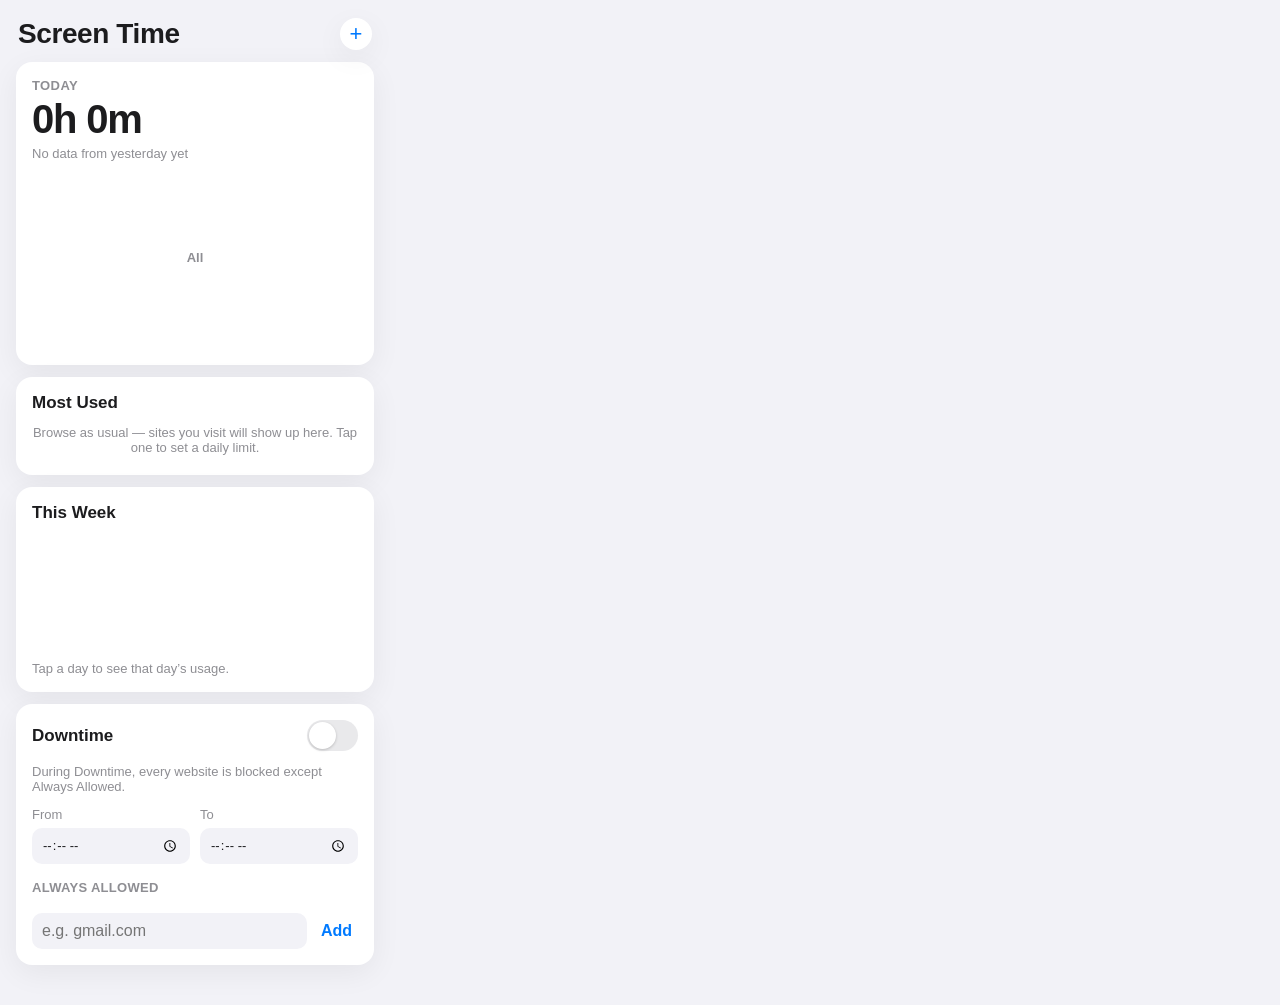
==== dashboard/index.html @ d66bec95 "first commit" ====
<!DOCTYPE html>
<html lang="en">
  <head>
    <meta charset="UTF-8" />
    <meta name="viewport" content="width=device-width, initial-scale=1" />
    <title>Screen Time</title>
    <link rel="stylesheet" href="styles.css" />
  </head>
  <body>
    <div class="phone">
      <header class="nav">
        <h1>Screen Time</h1>
        <button type="button" class="nav-btn" id="add-open" aria-label="Add website">
          +
        </button>
      </header>

      <section class="card today-card">
        <p class="eyebrow">Today</p>
        <p class="hero-time" id="hero-time">0h 0m</p>
        <p class="delta" id="hero-delta">No data from yesterday yet</p>
        <div class="donut-wrap">
          <svg id="donut" viewBox="0 0 120 120" aria-hidden="true"></svg>
          <div class="donut-center">
            <span id="donut-label">All</span>
          </div>
        </div>
        <ul class="legend" id="legend"></ul>
      </section>

      <section class="card">
        <div class="section-head">
          <h2>Most Used</h2>
          <span class="muted" id="most-used-date"></span>
        </div>
        <ul class="site-list" id="site-list"></ul>
        <p class="empty" id="sites-empty">
          Browse as usual — sites you visit will show up here. Tap one to set a daily limit.
        </p>
      </section>

      <section class="card">
        <div class="section-head">
          <h2>This Week</h2>
        </div>
        <div class="week" id="week-chart"></div>
        <p class="hint">Tap a day to see that day’s usage.</p>
      </section>

      <section class="card">
        <div class="section-head">
          <h2>Downtime</h2>
          <label class="toggle">
            <input type="checkbox" id="downtime-enabled" />
            <span class="toggle-ui"></span>
          </label>
        </div>
        <p class="muted downtime-copy">
          During Downtime, every website is blocked except Always Allowed.
        </p>
        <div class="time-row" id="downtime-times">
          <label>
            From
            <input type="time" id="downtime-start" />
          </label>
          <label>
            To
            <input type="time" id="downtime-end" />
          </label>
        </div>
        <h3 class="subhead">Always Allowed</h3>
        <div class="chips" id="allowed-chips"></div>
        <form class="allowed-form" id="allowed-form">
          <input
            type="text"
            id="allowed-input"
            placeholder="e.g. gmail.com"
            autocomplete="off"
          />
          <button type="submit" class="text-btn">Add</button>
        </form>
      </section>
    </div>

    <div class="sheet hidden" id="add-sheet" role="dialog" aria-labelledby="add-title">
      <div class="sheet-card">
        <div class="sheet-handle"></div>
        <h2 id="add-title">Add Website</h2>
        <p class="muted">Optional: add a site before you visit it, or set a limit on one you already use.</p>
        <div class="presets" id="presets"></div>
        <label class="field">
          Domain
          <input type="text" id="add-domain" placeholder="instagram.com" />
        </label>
        <label class="field">
          Category
          <select id="add-category"></select>
        </label>
        <label class="field">
          Daily limit
          <div class="limit-row">
            <input type="number" id="add-limit" min="0" step="1" value="30" />
            <select id="add-limit-unit" aria-label="Limit unit">
              <option value="minutes">Minutes</option>
              <option value="hours">Hours</option>
            </select>
          </div>
        </label>
        <label class="field">
          Redirect when blocked (optional)
          <input type="text" id="add-redirect" placeholder="leetcode.com" />
        </label>
        <div class="sheet-actions">
          <button type="button" class="ghost" id="add-cancel">Cancel</button>
          <button type="button" class="primary" id="add-save">Add Site</button>
        </div>
      </div>
    </div>

    <script type="module" src="dashboard.js"></script>
  </body>
</html>
---- dashboard/styles.css ----
:root {
  --bg: #f2f2f7;
  --card: #ffffff;
  --text: #1c1c1e;
  --secondary: #8e8e93;
  --separator: rgba(60, 60, 67, 0.12);
  --accent: #007aff;
  --danger: #ff3b30;
  --shadow: 0 8px 30px rgba(0, 0, 0, 0.06);
  font-family: -apple-system, BlinkMacSystemFont, "SF Pro Text", "Segoe UI",
    sans-serif;
}

* {
  box-sizing: border-box;
}

html,
body {
  margin: 0;
  width: 390px;
  min-height: 600px;
  background: var(--bg);
  color: var(--text);
}

body {
  -webkit-font-smoothing: antialiased;
}

.phone {
  padding: 14px 16px 28px;
}

.nav {
  display: flex;
  align-items: center;
  justify-content: space-between;
  padding: 4px 2px 12px;
}

.nav h1 {
  margin: 0;
  font-size: 28px;
  letter-spacing: -0.4px;
}

.nav-btn {
  width: 32px;
  height: 32px;
  border: none;
  border-radius: 16px;
  background: var(--card);
  color: var(--accent);
  font-size: 22px;
  line-height: 1;
  box-shadow: var(--shadow);
  cursor: pointer;
}

.card {
  background: var(--card);
  border-radius: 16px;
  padding: 16px;
  margin-bottom: 12px;
  box-shadow: var(--shadow);
}

.eyebrow {
  margin: 0;
  color: var(--secondary);
  font-size: 13px;
  font-weight: 600;
  text-transform: uppercase;
  letter-spacing: 0.4px;
}

.hero-time {
  margin: 4px 0 0;
  font-size: 40px;
  font-weight: 700;
  letter-spacing: -1.2px;
}

.delta {
  margin: 4px 0 0;
  font-size: 13px;
  color: var(--secondary);
}

.delta.down {
  color: #34c759;
}

.delta.up {
  color: #ff3b30;
}

.donut-wrap {
  position: relative;
  width: 168px;
  height: 168px;
  margin: 12px auto 8px;
}

.donut-wrap svg {
  width: 100%;
  height: 100%;
  transform: rotate(-90deg);
}

.donut-center {
  position: absolute;
  inset: 0;
  display: grid;
  place-items: center;
  font-size: 13px;
  color: var(--secondary);
  font-weight: 600;
}

.legend {
  list-style: none;
  margin: 8px 0 0;
  padding: 0;
  display: grid;
  gap: 6px;
}

.legend li {
  display: flex;
  align-items: center;
  justify-content: space-between;
  font-size: 13px;
}

.swatch {
  width: 8px;
  height: 8px;
  border-radius: 50%;
  display: inline-block;
  margin-right: 8px;
}

.section-head {
  display: flex;
  align-items: center;
  justify-content: space-between;
  margin-bottom: 8px;
}

h2 {
  margin: 0;
  font-size: 17px;
}

h3.subhead {
  margin: 16px 0 8px;
  font-size: 13px;
  color: var(--secondary);
  text-transform: uppercase;
  letter-spacing: 0.3px;
}

.muted,
.hint,
.empty {
  color: var(--secondary);
  font-size: 13px;
}

.hint {
  margin: 10px 0 0;
}

.empty {
  margin: 12px 0 4px;
  text-align: center;
}

.site-list {
  list-style: none;
  margin: 0;
  padding: 0;
}

.site-row {
  border-top: 1px solid var(--separator);
  padding: 12px 0;
}

.site-row:first-child {
  border-top: none;
}

.site-main {
  display: grid;
  grid-template-columns: 36px 1fr auto;
  gap: 10px;
  align-items: center;
  width: 100%;
  border: none;
  background: none;
  padding: 0;
  text-align: left;
  cursor: pointer;
  color: inherit;
  font: inherit;
}

.favicon,
.favicon-fallback {
  width: 32px;
  height: 32px;
  border-radius: 8px;
  background: #e5e5ea;
}

.favicon-fallback {
  display: grid;
  place-items: center;
  color: white;
  font-weight: 700;
  font-size: 14px;
}

.site-name {
  font-weight: 600;
  font-size: 15px;
}

.tag {
  display: inline-block;
  margin-top: 2px;
  font-size: 11px;
  font-weight: 600;
  color: var(--secondary);
  background: #f2f2f7;
  border-radius: 6px;
  padding: 2px 6px;
}

.site-time {
  font-variant-numeric: tabular-nums;
  font-size: 13px;
  color: var(--secondary);
}

.bar {
  margin-top: 8px;
  height: 4px;
  border-radius: 2px;
  background: #e5e5ea;
  overflow: hidden;
}

.bar > span {
  display: block;
  height: 100%;
  border-radius: 2px;
}

.expand {
  display: none;
  padding-top: 10px;
  gap: 8px;
}

.site-row.open .expand {
  display: grid;
}

.expand label {
  display: grid;
  gap: 4px;
  font-size: 12px;
  color: var(--secondary);
}

.limit-row {
  display: grid;
  grid-template-columns: 1fr 110px;
  gap: 8px;
}

.expand .limit-row input,
.expand .limit-row select {
  height: 34px;
}

.danger-btn {
  margin-top: 4px;
  border: none;
  background: none;
  color: var(--danger);
  font: inherit;
  font-weight: 600;
  cursor: pointer;
  text-align: left;
}

.week {
  display: flex;
  align-items: flex-end;
  justify-content: space-between;
  height: 120px;
  gap: 6px;
  padding-top: 8px;
}

.week-day {
  flex: 1;
  display: flex;
  flex-direction: column;
  align-items: center;
  gap: 6px;
  border: none;
  background: none;
  padding: 0;
  cursor: pointer;
  color: inherit;
  font: inherit;
}

.week-col {
  width: 100%;
  height: 88px;
  border-radius: 6px;
  background: #eef0f4;
  display: flex;
  align-items: flex-end;
  overflow: hidden;
}

.week-fill {
  width: 100%;
  background: #d1d1d6;
  border-radius: 6px;
  min-height: 4px;
}

.week-day.active .week-fill {
  background: #5e5ce6;
}

.week-day.active .week-col {
  background: #ecebff;
}

.week-label {
  font-size: 11px;
  color: var(--secondary);
  font-weight: 600;
}

.week-day.active .week-label {
  color: #5e5ce6;
}

.week-day.today .week-label {
  color: var(--text);
}

.toggle {
  position: relative;
  width: 51px;
  height: 31px;
}

.toggle input {
  opacity: 0;
  width: 0;
  height: 0;
}

.toggle-ui {
  position: absolute;
  inset: 0;
  background: #e9e9eb;
  border-radius: 16px;
  transition: 0.2s;
}

.toggle-ui::after {
  content: "";
  position: absolute;
  width: 27px;
  height: 27px;
  border-radius: 50%;
  background: white;
  top: 2px;
  left: 2px;
  box-shadow: 0 1px 3px rgba(0, 0, 0, 0.2);
  transition: 0.2s;
}

.toggle input:checked + .toggle-ui {
  background: #34c759;
}

.toggle input:checked + .toggle-ui::after {
  transform: translateX(20px);
}

.time-row {
  display: grid;
  grid-template-columns: 1fr 1fr;
  gap: 10px;
  margin-top: 12px;
}

.time-row label,
.field {
  display: grid;
  gap: 6px;
  font-size: 13px;
  color: var(--secondary);
}

input[type="time"],
input[type="text"],
input[type="number"],
select {
  height: 36px;
  border: none;
  border-radius: 10px;
  background: #f2f2f7;
  padding: 0 10px;
  font: inherit;
  color: var(--text);
}

.chips {
  display: flex;
  flex-wrap: wrap;
  gap: 6px;
}

.chip {
  display: inline-flex;
  align-items: center;
  gap: 6px;
  background: #f2f2f7;
  border-radius: 999px;
  padding: 4px 8px 4px 10px;
  font-size: 13px;
}

.chip button {
  border: none;
  background: none;
  color: var(--secondary);
  cursor: pointer;
  font-size: 14px;
}

.allowed-form {
  display: grid;
  grid-template-columns: 1fr auto;
  gap: 8px;
  margin-top: 10px;
}

.text-btn,
.ghost,
.primary {
  border: none;
  font: inherit;
  font-weight: 600;
  cursor: pointer;
}

.text-btn {
  background: none;
  color: var(--accent);
}

.sheet {
  position: fixed;
  inset: 0;
  background: rgba(0, 0, 0, 0.32);
  display: flex;
  align-items: flex-end;
  z-index: 20;
}

.sheet.hidden {
  display: none;
}

.sheet-card {
  background: #f2f2f7;
  width: 100%;
  border-radius: 16px 16px 0 0;
  padding: 10px 16px 20px;
}

.sheet-handle {
  width: 36px;
  height: 5px;
  border-radius: 3px;
  background: #c7c7cc;
  margin: 4px auto 10px;
}

.presets {
  display: flex;
  flex-wrap: wrap;
  gap: 8px;
  margin: 12px 0;
}

.preset {
  border: none;
  background: white;
  border-radius: 999px;
  padding: 8px 12px;
  font: inherit;
  font-size: 13px;
  font-weight: 600;
  cursor: pointer;
}

.preset.selected {
  background: #1c1c1e;
  color: white;
}

.sheet-actions {
  display: grid;
  grid-template-columns: 1fr 1fr;
  gap: 8px;
  margin-top: 16px;
}

.ghost {
  background: white;
  border-radius: 12px;
  height: 44px;
}

.primary {
  background: var(--accent);
  color: white;
  border-radius: 12px;
  height: 44px;
}

.field {
  margin-top: 10px;
}
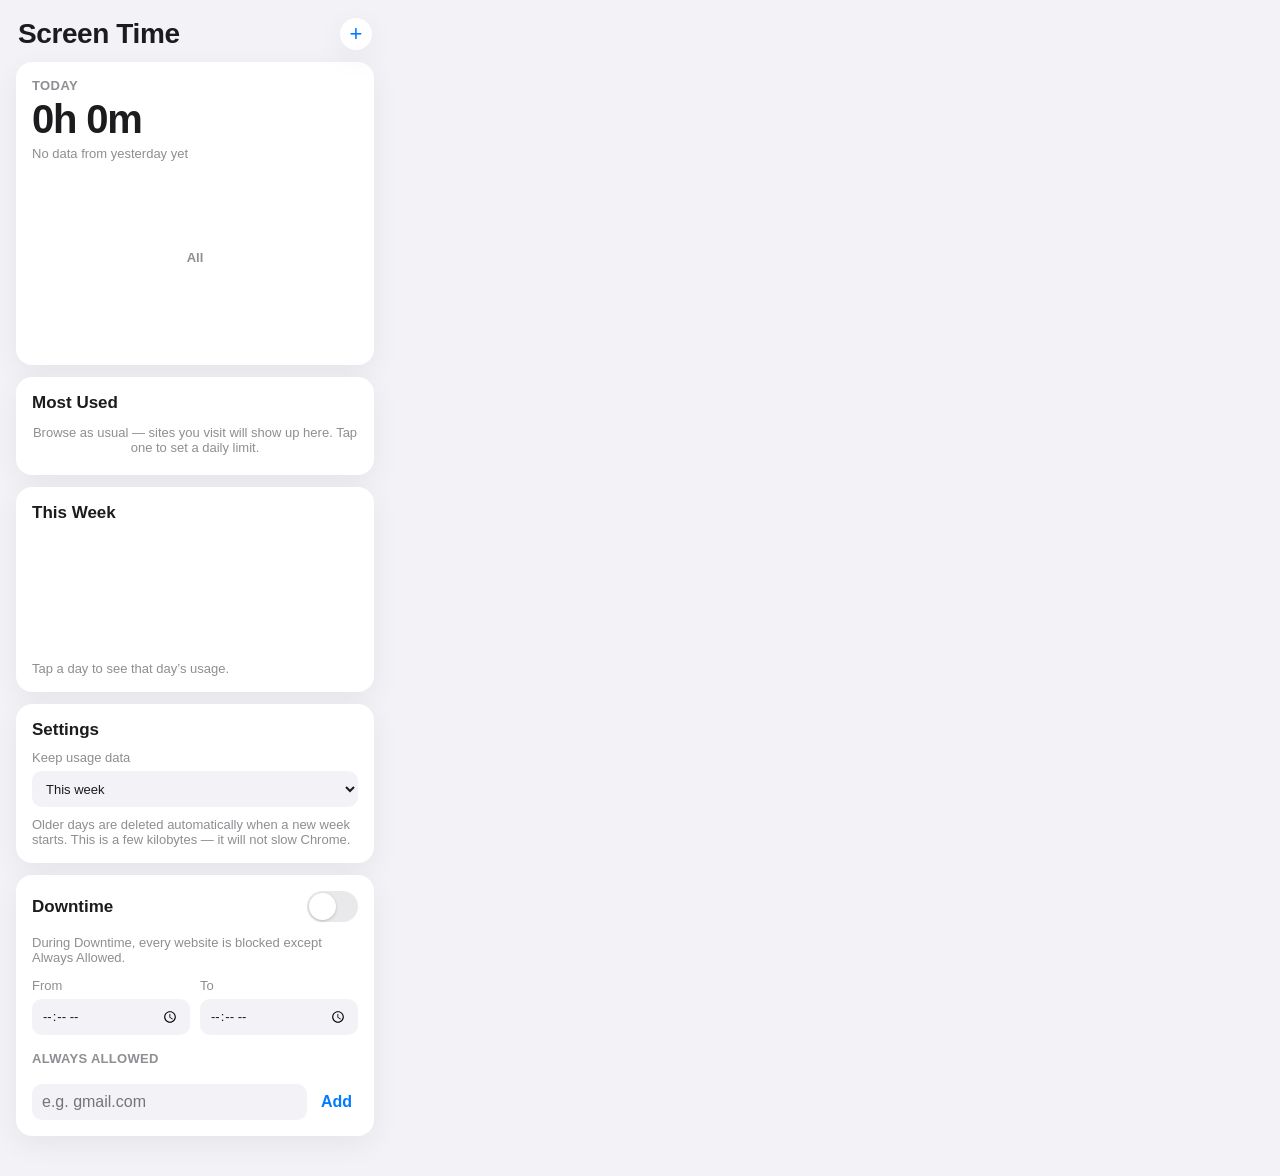
==== commit ce769dcd: "Add retention settings and month view This change adds configurable usage retention (week vs month)," ====
--- a/dashboard/index.html
+++ b/dashboard/index.html
@@ -16,7 +16,7 @@
       </header>
 
       <section class="card today-card">
-        <p class="eyebrow">Today</p>
+        <p class="eyebrow" id="hero-eyebrow">Today</p>
         <p class="hero-time" id="hero-time">0h 0m</p>
         <p class="delta" id="hero-delta">No data from yesterday yet</p>
         <div class="donut-wrap">
@@ -41,10 +41,27 @@
 
       <section class="card">
         <div class="section-head">
-          <h2>This Week</h2>
+          <h2 id="period-title">This Week</h2>
         </div>
         <div class="week" id="week-chart"></div>
+        <div class="month hidden" id="month-chart"></div>
         <p class="hint">Tap a day to see that day’s usage.</p>
+      </section>
+
+      <section class="card">
+        <div class="section-head">
+          <h2>Settings</h2>
+        </div>
+        <label class="field">
+          Keep usage data
+          <select id="data-retention">
+            <option value="week">This week</option>
+            <option value="month">This month</option>
+          </select>
+        </label>
+        <p class="hint" id="retention-hint">
+          Older days are deleted automatically when a new week starts. This is a few kilobytes — it will not slow Chrome.
+        </p>
       </section>
 
       <section class="card">
--- a/dashboard/styles.css
+++ b/dashboard/styles.css
@@ -361,6 +361,64 @@
   color: var(--text);
 }
 
+.month {
+  display: grid;
+  grid-template-columns: repeat(7, 1fr);
+  gap: 4px;
+}
+
+.month.hidden,
+.week.hidden,
+.hidden {
+  display: none;
+}
+
+.month-dow {
+  font-size: 10px;
+  color: var(--secondary);
+  text-align: center;
+  font-weight: 600;
+  padding-bottom: 2px;
+}
+
+.month-cell {
+  aspect-ratio: 1;
+  border: none;
+  border-radius: 8px;
+  background: #f2f2f7;
+  font: inherit;
+  font-size: 11px;
+  font-weight: 600;
+  cursor: pointer;
+  color: inherit;
+}
+
+.month-cell.empty {
+  background: transparent;
+  cursor: default;
+}
+
+.month-cell.active {
+  box-shadow: inset 0 0 0 2px #5e5ce6;
+}
+
+.month-cell.today {
+  font-weight: 800;
+}
+
+.month-cell.future {
+  opacity: 0.35;
+  cursor: default;
+}
+
+.legend li span:first-child {
+  min-width: 0;
+  overflow: hidden;
+  text-overflow: ellipsis;
+  white-space: nowrap;
+  padding-right: 8px;
+}
+
 .toggle {
   position: relative;
   width: 51px;
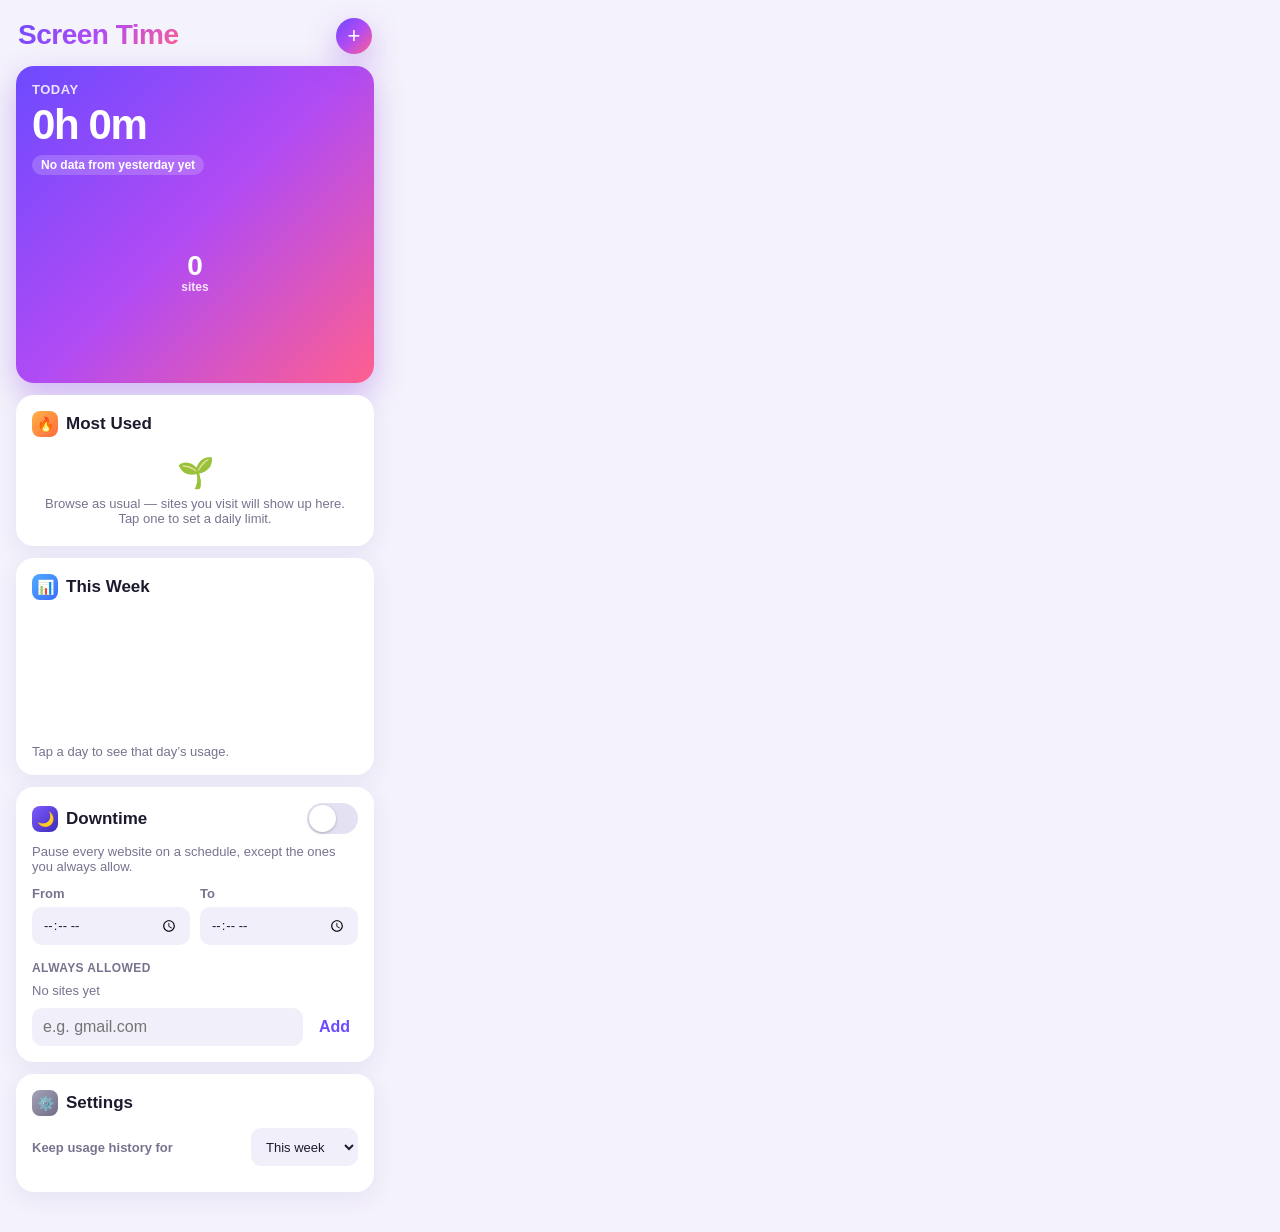
==== commit d9c6cdca: "Refresh UI with colorful theme, usability improvements and README - Gradient theme, colored section " ====
--- a/dashboard/index.html
+++ b/dashboard/index.html
@@ -9,20 +9,29 @@
   <body>
     <div class="phone">
       <header class="nav">
-        <h1>Screen Time</h1>
-        <button type="button" class="nav-btn" id="add-open" aria-label="Add website">
+        <div>
+          <h1>Screen Time</h1>
+          <p class="nav-date" id="nav-date"></p>
+        </div>
+        <button type="button" class="nav-btn" id="add-open" aria-label="Add website" title="Add a website">
           +
         </button>
       </header>
 
-      <section class="card today-card">
-        <p class="eyebrow" id="hero-eyebrow">Today</p>
-        <p class="hero-time" id="hero-time">0h 0m</p>
-        <p class="delta" id="hero-delta">No data from yesterday yet</p>
+      <section class="card hero">
+        <div class="hero-top">
+          <div>
+            <p class="eyebrow" id="hero-eyebrow">Today</p>
+            <p class="hero-time" id="hero-time">0h 0m</p>
+            <p class="delta" id="hero-delta">No data from yesterday yet</p>
+          </div>
+          <button type="button" class="pill-btn hidden" id="back-today">Back to today</button>
+        </div>
         <div class="donut-wrap">
           <svg id="donut" viewBox="0 0 120 120" aria-hidden="true"></svg>
           <div class="donut-center">
-            <span id="donut-label">All</span>
+            <strong id="donut-count">0</strong>
+            <span id="donut-label">sites</span>
           </div>
         </div>
         <ul class="legend" id="legend"></ul>
@@ -30,18 +39,22 @@
 
       <section class="card">
         <div class="section-head">
-          <h2>Most Used</h2>
+          <h2><span class="ico ico-orange">🔥</span>Most Used</h2>
           <span class="muted" id="most-used-date"></span>
         </div>
         <ul class="site-list" id="site-list"></ul>
-        <p class="empty" id="sites-empty">
-          Browse as usual — sites you visit will show up here. Tap one to set a daily limit.
-        </p>
+        <div class="empty" id="sites-empty">
+          <div class="empty-art">🌱</div>
+          <p id="sites-empty-text">
+            Browse as usual — sites you visit will show up here. Tap one to set a daily limit.
+          </p>
+        </div>
       </section>
 
       <section class="card">
         <div class="section-head">
-          <h2 id="period-title">This Week</h2>
+          <h2><span class="ico ico-blue">📊</span><span id="period-title">This Week</span></h2>
+          <span class="muted" id="period-avg"></span>
         </div>
         <div class="week" id="week-chart"></div>
         <div class="month hidden" id="month-chart"></div>
@@ -50,30 +63,15 @@
 
       <section class="card">
         <div class="section-head">
-          <h2>Settings</h2>
-        </div>
-        <label class="field">
-          Keep usage data
-          <select id="data-retention">
-            <option value="week">This week</option>
-            <option value="month">This month</option>
-          </select>
-        </label>
-        <p class="hint" id="retention-hint">
-          Older days are deleted automatically when a new week starts. This is a few kilobytes — it will not slow Chrome.
-        </p>
-      </section>
-
-      <section class="card">
-        <div class="section-head">
-          <h2>Downtime</h2>
-          <label class="toggle">
+          <h2><span class="ico ico-indigo">🌙</span>Downtime</h2>
+          <label class="toggle" title="Turn Downtime on or off">
             <input type="checkbox" id="downtime-enabled" />
             <span class="toggle-ui"></span>
           </label>
         </div>
         <p class="muted downtime-copy">
-          During Downtime, every website is blocked except Always Allowed.
+          Pause every website on a schedule, except the ones you always allow.
+          <span class="status-pill hidden" id="downtime-active">Active now</span>
         </p>
         <div class="time-row" id="downtime-times">
           <label>
@@ -97,13 +95,27 @@
           <button type="submit" class="text-btn">Add</button>
         </form>
       </section>
+
+      <section class="card">
+        <div class="section-head">
+          <h2><span class="ico ico-gray">⚙️</span>Settings</h2>
+        </div>
+        <label class="field inline-field">
+          Keep usage history for
+          <select id="data-retention">
+            <option value="week">This week</option>
+            <option value="month">This month</option>
+          </select>
+        </label>
+        <p class="hint" id="retention-hint"></p>
+      </section>
     </div>
 
     <div class="sheet hidden" id="add-sheet" role="dialog" aria-labelledby="add-title">
       <div class="sheet-card">
         <div class="sheet-handle"></div>
         <h2 id="add-title">Add Website</h2>
-        <p class="muted">Optional: add a site before you visit it, or set a limit on one you already use.</p>
+        <p class="muted">Set a limit before you visit a site, or change one you already use.</p>
         <div class="presets" id="presets"></div>
         <label class="field">
           Domain
@@ -113,20 +125,22 @@
           Category
           <select id="add-category"></select>
         </label>
-        <label class="field">
+        <div class="field">
           Daily limit
+          <div class="quick-limits" id="add-quick"></div>
           <div class="limit-row">
-            <input type="number" id="add-limit" min="0" step="1" value="30" />
+            <input type="number" id="add-limit" min="0" step="1" value="30" aria-label="Daily limit" />
             <select id="add-limit-unit" aria-label="Limit unit">
               <option value="minutes">Minutes</option>
               <option value="hours">Hours</option>
             </select>
           </div>
-        </label>
+        </div>
         <label class="field">
           Redirect when blocked (optional)
           <input type="text" id="add-redirect" placeholder="leetcode.com" />
         </label>
+        <p class="form-error hidden" id="add-error">Enter a website, like instagram.com</p>
         <div class="sheet-actions">
           <button type="button" class="ghost" id="add-cancel">Cancel</button>
           <button type="button" class="primary" id="add-save">Add Site</button>
@@ -134,6 +148,8 @@
       </div>
     </div>
 
+    <div class="toast hidden" id="toast" role="status"></div>
+
     <script type="module" src="dashboard.js"></script>
   </body>
 </html>
--- a/dashboard/styles.css
+++ b/dashboard/styles.css
@@ -1,14 +1,38 @@
 :root {
-  --bg: #f2f2f7;
+  --bg: #f4f2fb;
   --card: #ffffff;
-  --text: #1c1c1e;
-  --secondary: #8e8e93;
-  --separator: rgba(60, 60, 67, 0.12);
-  --accent: #007aff;
-  --danger: #ff3b30;
-  --shadow: 0 8px 30px rgba(0, 0, 0, 0.06);
+  --fill: #f1effa;
+  --fill-strong: #e4e1f3;
+  --text: #1c1b2e;
+  --secondary: #77738f;
+  --separator: rgba(60, 50, 120, 0.1);
+  --accent: #6d4aff;
+  --accent-2: #e2449b;
+  --brand: linear-gradient(135deg, #6d4aff 0%, #b14bf4 50%, #ff5f8f 100%);
+  --good: #22c55e;
+  --warn: #f59e0b;
+  --danger: #f43f5e;
+  --shadow: 0 6px 24px rgba(76, 52, 160, 0.08);
+  --hero-shadow: 0 12px 30px rgba(140, 70, 230, 0.35);
   font-family: -apple-system, BlinkMacSystemFont, "SF Pro Text", "Segoe UI",
     sans-serif;
+  color-scheme: light;
+}
+
+@media (prefers-color-scheme: dark) {
+  :root {
+    --bg: #12111c;
+    --card: #1d1b2b;
+    --fill: #2a2740;
+    --fill-strong: #36324f;
+    --text: #f3f1ff;
+    --secondary: #a29dbd;
+    --separator: rgba(255, 255, 255, 0.08);
+    --accent: #9b7dff;
+    --shadow: 0 6px 24px rgba(0, 0, 0, 0.35);
+    --hero-shadow: 0 12px 30px rgba(120, 60, 220, 0.3);
+    color-scheme: dark;
+  }
 }
 
 * {
@@ -28,9 +52,22 @@
   -webkit-font-smoothing: antialiased;
 }
 
+button {
+  font: inherit;
+}
+
+button:focus-visible,
+input:focus-visible,
+select:focus-visible {
+  outline: 2px solid var(--accent);
+  outline-offset: 2px;
+}
+
 .phone {
   padding: 14px 16px 28px;
 }
+
+/* ---------- Header ---------- */
 
 .nav {
   display: flex;
@@ -42,65 +79,170 @@
 .nav h1 {
   margin: 0;
   font-size: 28px;
-  letter-spacing: -0.4px;
+  letter-spacing: -0.5px;
+  background: var(--brand);
+  -webkit-background-clip: text;
+  background-clip: text;
+  color: transparent;
+}
+
+.nav-date {
+  margin: 2px 0 0;
+  font-size: 13px;
+  color: var(--secondary);
 }
 
 .nav-btn {
-  width: 32px;
-  height: 32px;
+  width: 36px;
+  height: 36px;
   border: none;
-  border-radius: 16px;
-  background: var(--card);
-  color: var(--accent);
+  border-radius: 50%;
+  background: var(--brand);
+  color: white;
   font-size: 22px;
   line-height: 1;
-  box-shadow: var(--shadow);
-  cursor: pointer;
-}
+  box-shadow: var(--hero-shadow);
+  cursor: pointer;
+  transition: transform 0.15s;
+}
+
+.nav-btn:hover {
+  transform: scale(1.08) rotate(90deg);
+}
+
+/* ---------- Cards ---------- */
 
 .card {
   background: var(--card);
-  border-radius: 16px;
+  border-radius: 18px;
   padding: 16px;
   margin-bottom: 12px;
   box-shadow: var(--shadow);
 }
 
+.section-head {
+  display: flex;
+  align-items: center;
+  justify-content: space-between;
+  margin-bottom: 10px;
+}
+
+h2 {
+  margin: 0;
+  font-size: 17px;
+  display: flex;
+  align-items: center;
+  gap: 8px;
+}
+
+.ico {
+  width: 26px;
+  height: 26px;
+  border-radius: 8px;
+  display: inline-grid;
+  place-items: center;
+  font-size: 14px;
+}
+
+.ico-orange { background: linear-gradient(135deg, #ffb347, #ff6a3d); }
+.ico-blue { background: linear-gradient(135deg, #4facfe, #3b6cff); }
+.ico-indigo { background: linear-gradient(135deg, #7f5bff, #3d2bb8); }
+.ico-gray { background: linear-gradient(135deg, #a5a3b8, #6f6c85); }
+
+h3.subhead {
+  margin: 16px 0 8px;
+  font-size: 12px;
+  color: var(--secondary);
+  text-transform: uppercase;
+  letter-spacing: 0.4px;
+}
+
+.muted,
+.hint {
+  color: var(--secondary);
+  font-size: 13px;
+}
+
+.hint {
+  margin: 10px 0 0;
+}
+
+.hidden,
+.month.hidden,
+.week.hidden {
+  display: none !important;
+}
+
+/* ---------- Hero ---------- */
+
+.hero {
+  background: var(--brand);
+  color: white;
+  box-shadow: var(--hero-shadow);
+}
+
+.hero-top {
+  display: flex;
+  justify-content: space-between;
+  align-items: flex-start;
+  gap: 8px;
+}
+
 .eyebrow {
   margin: 0;
-  color: var(--secondary);
-  font-size: 13px;
-  font-weight: 600;
+  font-size: 13px;
+  font-weight: 700;
   text-transform: uppercase;
-  letter-spacing: 0.4px;
+  letter-spacing: 0.5px;
+  opacity: 0.85;
 }
 
 .hero-time {
   margin: 4px 0 0;
-  font-size: 40px;
+  font-size: 42px;
+  font-weight: 800;
+  letter-spacing: -1.4px;
+}
+
+.delta {
+  display: inline-block;
+  margin: 6px 0 0;
+  font-size: 12px;
+  font-weight: 600;
+  padding: 3px 9px;
+  border-radius: 999px;
+  background: rgba(255, 255, 255, 0.18);
+}
+
+.delta.down {
+  background: rgba(34, 197, 94, 0.9);
+}
+
+.delta.up {
+  background: rgba(244, 63, 94, 0.9);
+}
+
+.pill-btn {
+  border: none;
+  border-radius: 999px;
+  padding: 6px 12px;
+  background: rgba(255, 255, 255, 0.22);
+  color: white;
+  font-size: 12px;
   font-weight: 700;
-  letter-spacing: -1.2px;
-}
-
-.delta {
-  margin: 4px 0 0;
-  font-size: 13px;
-  color: var(--secondary);
-}
-
-.delta.down {
-  color: #34c759;
-}
-
-.delta.up {
-  color: #ff3b30;
+  cursor: pointer;
+  white-space: nowrap;
+}
+
+.pill-btn:hover {
+  background: rgba(255, 255, 255, 0.32);
 }
 
 .donut-wrap {
   position: relative;
   width: 168px;
   height: 168px;
-  margin: 12px auto 8px;
+  margin: 14px auto 10px;
 }
 
 .donut-wrap svg {
@@ -109,22 +251,42 @@
   transform: rotate(-90deg);
 }
 
+.donut-wrap circle {
+  transition: stroke-dasharray 0.5s ease, stroke-dashoffset 0.5s ease;
+}
+
 .donut-center {
   position: absolute;
   inset: 0;
-  display: grid;
-  place-items: center;
-  font-size: 13px;
-  color: var(--secondary);
-  font-weight: 600;
+  display: flex;
+  flex-direction: column;
+  align-items: center;
+  justify-content: center;
+  font-size: 12px;
+  font-weight: 600;
+}
+
+.donut-center strong {
+  font-size: 28px;
+  line-height: 1;
+}
+
+.donut-center span {
+  opacity: 0.85;
 }
 
 .legend {
   list-style: none;
   margin: 8px 0 0;
-  padding: 0;
-  display: grid;
-  gap: 6px;
+  padding: 10px 12px;
+  display: grid;
+  gap: 7px;
+  background: rgba(255, 255, 255, 0.14);
+  border-radius: 12px;
+}
+
+.legend:empty {
+  display: none;
 }
 
 .legend li {
@@ -132,51 +294,27 @@
   align-items: center;
   justify-content: space-between;
   font-size: 13px;
+  font-weight: 500;
+}
+
+.legend li span:first-child {
+  min-width: 0;
+  overflow: hidden;
+  text-overflow: ellipsis;
+  white-space: nowrap;
+  padding-right: 8px;
 }
 
 .swatch {
-  width: 8px;
-  height: 8px;
+  width: 10px;
+  height: 10px;
   border-radius: 50%;
   display: inline-block;
   margin-right: 8px;
-}
-
-.section-head {
-  display: flex;
-  align-items: center;
-  justify-content: space-between;
-  margin-bottom: 8px;
-}
-
-h2 {
-  margin: 0;
-  font-size: 17px;
-}
-
-h3.subhead {
-  margin: 16px 0 8px;
-  font-size: 13px;
-  color: var(--secondary);
-  text-transform: uppercase;
-  letter-spacing: 0.3px;
-}
-
-.muted,
-.hint,
-.empty {
-  color: var(--secondary);
-  font-size: 13px;
-}
-
-.hint {
-  margin: 10px 0 0;
-}
-
-.empty {
-  margin: 12px 0 4px;
-  text-align: center;
-}
+  box-shadow: 0 0 0 2px rgba(255, 255, 255, 0.5);
+}
+
+/* ---------- Most Used ---------- */
 
 .site-list {
   list-style: none;
@@ -186,16 +324,24 @@
 
 .site-row {
   border-top: 1px solid var(--separator);
-  padding: 12px 0;
+  padding: 10px 6px;
+  margin: 0 -6px;
+  border-radius: 12px;
+  transition: background 0.15s;
 }
 
 .site-row:first-child {
   border-top: none;
 }
 
+.site-row:hover,
+.site-row.open {
+  background: var(--fill);
+}
+
 .site-main {
   display: grid;
-  grid-template-columns: 36px 1fr auto;
+  grid-template-columns: 36px 1fr auto auto;
   gap: 10px;
   align-items: center;
   width: 100%;
@@ -205,15 +351,29 @@
   text-align: left;
   cursor: pointer;
   color: inherit;
-  font: inherit;
+}
+
+.site-main:disabled {
+  cursor: default;
+}
+
+.chevron {
+  color: var(--secondary);
+  font-size: 18px;
+  transition: transform 0.2s;
+}
+
+.site-row.open .chevron {
+  transform: rotate(90deg);
 }
 
 .favicon,
 .favicon-fallback {
-  width: 32px;
-  height: 32px;
-  border-radius: 8px;
-  background: #e5e5ea;
+  width: 34px;
+  height: 34px;
+  border-radius: 10px;
+  background: var(--fill-strong);
+  padding: 5px;
 }
 
 .favicon-fallback {
@@ -222,59 +382,90 @@
   color: white;
   font-weight: 700;
   font-size: 14px;
+  padding: 0;
 }
 
 .site-name {
+  display: block;
   font-weight: 600;
   font-size: 15px;
+  overflow: hidden;
+  text-overflow: ellipsis;
+  white-space: nowrap;
+  max-width: 190px;
+}
+
+.meta {
+  display: flex;
+  flex-wrap: wrap;
+  gap: 4px;
+  margin-top: 3px;
 }
 
 .tag {
-  display: inline-block;
-  margin-top: 2px;
   font-size: 11px;
-  font-weight: 600;
-  color: var(--secondary);
-  background: #f2f2f7;
+  font-weight: 700;
   border-radius: 6px;
-  padding: 2px 6px;
+  padding: 2px 7px;
+  color: color-mix(in srgb, var(--c) 70%, var(--text));
+  background: color-mix(in srgb, var(--c) 18%, transparent);
+}
+
+.tag.limit-tag {
+  --c: var(--accent);
+}
+
+.tag.limit-tag.warn {
+  --c: var(--warn);
+}
+
+.tag.limit-tag.over {
+  --c: var(--danger);
 }
 
 .site-time {
   font-variant-numeric: tabular-nums;
-  font-size: 13px;
-  color: var(--secondary);
+  font-size: 14px;
+  font-weight: 600;
 }
 
 .bar {
   margin-top: 8px;
-  height: 4px;
-  border-radius: 2px;
-  background: #e5e5ea;
+  height: 6px;
+  border-radius: 3px;
+  background: var(--fill-strong);
   overflow: hidden;
 }
 
 .bar > span {
   display: block;
   height: 100%;
-  border-radius: 2px;
+  border-radius: 3px;
+  transition: width 0.4s ease;
 }
 
 .expand {
   display: none;
-  padding-top: 10px;
-  gap: 8px;
+  padding-top: 12px;
+  gap: 10px;
 }
 
 .site-row.open .expand {
   display: grid;
 }
 
-.expand label {
-  display: grid;
-  gap: 4px;
+.expand label,
+.expand .field-label {
+  display: grid;
+  gap: 6px;
   font-size: 12px;
+  font-weight: 600;
   color: var(--secondary);
+}
+
+.expand input,
+.expand select {
+  background: var(--card);
 }
 
 .limit-row {
@@ -283,27 +474,69 @@
   gap: 8px;
 }
 
-.expand .limit-row input,
-.expand .limit-row select {
-  height: 34px;
+.quick-limits {
+  display: flex;
+  flex-wrap: wrap;
+  gap: 6px;
+}
+
+.quick {
+  border: none;
+  border-radius: 999px;
+  padding: 5px 11px;
+  background: var(--fill-strong);
+  color: var(--text);
+  font-size: 12px;
+  font-weight: 700;
+  cursor: pointer;
+  transition: transform 0.1s;
+}
+
+.expand .quick {
+  background: var(--card);
+}
+
+.quick:hover {
+  transform: translateY(-1px);
+}
+
+.quick.selected {
+  background: var(--brand) !important;
+  color: white;
 }
 
 .danger-btn {
-  margin-top: 4px;
   border: none;
   background: none;
   color: var(--danger);
-  font: inherit;
   font-weight: 600;
   cursor: pointer;
   text-align: left;
-}
+  padding: 0;
+}
+
+.empty {
+  text-align: center;
+  color: var(--secondary);
+  font-size: 13px;
+  padding: 8px 12px 4px;
+}
+
+.empty p {
+  margin: 6px 0 0;
+}
+
+.empty-art {
+  font-size: 30px;
+}
+
+/* ---------- Week / Month ---------- */
 
 .week {
   display: flex;
   align-items: flex-end;
   justify-content: space-between;
-  height: 120px;
+  height: 124px;
   gap: 6px;
   padding-top: 8px;
 }
@@ -319,14 +552,13 @@
   padding: 0;
   cursor: pointer;
   color: inherit;
-  font: inherit;
 }
 
 .week-col {
   width: 100%;
   height: 88px;
-  border-radius: 6px;
-  background: #eef0f4;
+  border-radius: 8px;
+  background: var(--fill);
   display: flex;
   align-items: flex-end;
   overflow: hidden;
@@ -334,63 +566,68 @@
 
 .week-fill {
   width: 100%;
-  background: #d1d1d6;
-  border-radius: 6px;
-  min-height: 4px;
+  background: linear-gradient(180deg, #ff7eb3 0%, #8b5cf6 100%);
+  border-radius: 8px;
+  opacity: 0.4;
+  transition: height 0.4s ease, opacity 0.2s;
+}
+
+.week-day:hover .week-fill {
+  opacity: 0.7;
 }
 
 .week-day.active .week-fill {
-  background: #5e5ce6;
-}
-
-.week-day.active .week-col {
-  background: #ecebff;
+  opacity: 1;
 }
 
 .week-label {
   font-size: 11px;
   color: var(--secondary);
-  font-weight: 600;
-}
-
-.week-day.active .week-label {
-  color: #5e5ce6;
+  font-weight: 700;
+  width: 22px;
+  height: 22px;
+  display: grid;
+  place-items: center;
+  border-radius: 50%;
 }
 
 .week-day.today .week-label {
   color: var(--text);
 }
 
+.week-day.active .week-label {
+  background: var(--accent);
+  color: white;
+}
+
 .month {
   display: grid;
   grid-template-columns: repeat(7, 1fr);
   gap: 4px;
-}
-
-.month.hidden,
-.week.hidden,
-.hidden {
-  display: none;
 }
 
 .month-dow {
   font-size: 10px;
   color: var(--secondary);
   text-align: center;
-  font-weight: 600;
+  font-weight: 700;
   padding-bottom: 2px;
 }
 
 .month-cell {
   aspect-ratio: 1;
   border: none;
-  border-radius: 8px;
-  background: #f2f2f7;
-  font: inherit;
+  border-radius: 9px;
+  background: var(--fill);
   font-size: 11px;
   font-weight: 600;
   cursor: pointer;
   color: inherit;
+  transition: transform 0.1s;
+}
+
+.month-cell:not(.empty):not(.future):hover {
+  transform: scale(1.08);
 }
 
 .month-cell.empty {
@@ -399,11 +636,12 @@
 }
 
 .month-cell.active {
-  box-shadow: inset 0 0 0 2px #5e5ce6;
+  box-shadow: 0 0 0 2px var(--card), 0 0 0 4px var(--accent);
 }
 
 .month-cell.today {
   font-weight: 800;
+  text-decoration: underline;
 }
 
 .month-cell.future {
@@ -411,18 +649,28 @@
   cursor: default;
 }
 
-.legend li span:first-child {
-  min-width: 0;
-  overflow: hidden;
-  text-overflow: ellipsis;
-  white-space: nowrap;
-  padding-right: 8px;
+/* ---------- Downtime ---------- */
+
+.downtime-copy {
+  margin: 0;
+}
+
+.status-pill {
+  display: inline-block;
+  margin-left: 4px;
+  padding: 1px 8px;
+  border-radius: 999px;
+  background: linear-gradient(135deg, #7f5bff, #3d2bb8);
+  color: white;
+  font-size: 11px;
+  font-weight: 700;
 }
 
 .toggle {
   position: relative;
   width: 51px;
   height: 31px;
+  cursor: pointer;
 }
 
 .toggle input {
@@ -434,7 +682,7 @@
 .toggle-ui {
   position: absolute;
   inset: 0;
-  background: #e9e9eb;
+  background: var(--fill-strong);
   border-radius: 16px;
   transition: 0.2s;
 }
@@ -448,12 +696,12 @@
   background: white;
   top: 2px;
   left: 2px;
-  box-shadow: 0 1px 3px rgba(0, 0, 0, 0.2);
+  box-shadow: 0 1px 3px rgba(0, 0, 0, 0.25);
   transition: 0.2s;
 }
 
 .toggle input:checked + .toggle-ui {
-  background: #34c759;
+  background: linear-gradient(135deg, #7f5bff, #b14bf4);
 }
 
 .toggle input:checked + .toggle-ui::after {
@@ -465,6 +713,11 @@
   grid-template-columns: 1fr 1fr;
   gap: 10px;
   margin-top: 12px;
+  transition: opacity 0.2s;
+}
+
+.time-row.off {
+  opacity: 0.45;
 }
 
 .time-row label,
@@ -472,44 +725,64 @@
   display: grid;
   gap: 6px;
   font-size: 13px;
+  font-weight: 600;
   color: var(--secondary);
+}
+
+.inline-field {
+  grid-template-columns: 1fr auto;
+  align-items: center;
 }
 
 input[type="time"],
 input[type="text"],
 input[type="number"],
 select {
-  height: 36px;
-  border: none;
+  height: 38px;
+  border: 1px solid transparent;
   border-radius: 10px;
-  background: #f2f2f7;
+  background: var(--fill);
   padding: 0 10px;
   font: inherit;
+  font-weight: 500;
   color: var(--text);
+}
+
+input.invalid {
+  border-color: var(--danger);
 }
 
 .chips {
   display: flex;
   flex-wrap: wrap;
   gap: 6px;
+}
+
+.chips:empty::before {
+  content: "No sites yet";
+  color: var(--secondary);
+  font-size: 13px;
 }
 
 .chip {
   display: inline-flex;
   align-items: center;
   gap: 6px;
-  background: #f2f2f7;
+  background: color-mix(in srgb, var(--good) 16%, transparent);
+  color: color-mix(in srgb, var(--good) 65%, var(--text));
   border-radius: 999px;
-  padding: 4px 8px 4px 10px;
-  font-size: 13px;
+  padding: 4px 6px 4px 10px;
+  font-size: 13px;
+  font-weight: 600;
 }
 
 .chip button {
   border: none;
   background: none;
-  color: var(--secondary);
-  cursor: pointer;
-  font-size: 14px;
+  color: inherit;
+  cursor: pointer;
+  font-size: 15px;
+  line-height: 1;
 }
 
 .allowed-form {
@@ -523,41 +796,47 @@
 .ghost,
 .primary {
   border: none;
-  font: inherit;
-  font-weight: 600;
+  font-weight: 700;
   cursor: pointer;
 }
 
 .text-btn {
   background: none;
   color: var(--accent);
-}
+  padding: 0 8px;
+}
+
+/* ---------- Add sheet ---------- */
 
 .sheet {
   position: fixed;
   inset: 0;
-  background: rgba(0, 0, 0, 0.32);
+  background: rgba(20, 10, 50, 0.45);
   display: flex;
   align-items: flex-end;
   z-index: 20;
-}
-
-.sheet.hidden {
-  display: none;
+  animation: fade 0.15s ease;
 }
 
 .sheet-card {
-  background: #f2f2f7;
+  background: var(--card);
   width: 100%;
-  border-radius: 16px 16px 0 0;
+  max-height: 100%;
+  overflow-y: auto;
+  border-radius: 20px 20px 0 0;
   padding: 10px 16px 20px;
+  animation: slide-up 0.22s ease;
+}
+
+.sheet-card > .muted {
+  margin: 4px 0 0;
 }
 
 .sheet-handle {
   width: 36px;
   height: 5px;
   border-radius: 3px;
-  background: #c7c7cc;
+  background: var(--fill-strong);
   margin: 4px auto 10px;
 }
 
@@ -569,19 +848,39 @@
 }
 
 .preset {
+  display: inline-flex;
+  align-items: center;
+  gap: 6px;
   border: none;
-  background: white;
+  background: var(--fill);
+  color: var(--text);
   border-radius: 999px;
-  padding: 8px 12px;
-  font: inherit;
-  font-size: 13px;
-  font-weight: 600;
-  cursor: pointer;
+  padding: 6px 12px 6px 6px;
+  font-size: 13px;
+  font-weight: 600;
+  cursor: pointer;
+}
+
+.preset img {
+  width: 18px;
+  height: 18px;
+  border-radius: 50%;
 }
 
 .preset.selected {
-  background: #1c1c1e;
+  background: var(--brand);
   color: white;
+}
+
+.field {
+  margin-top: 12px;
+}
+
+.form-error {
+  margin: 10px 0 0;
+  color: var(--danger);
+  font-size: 13px;
+  font-weight: 600;
 }
 
 .sheet-actions {
@@ -592,18 +891,48 @@
 }
 
 .ghost {
-  background: white;
+  background: var(--fill);
+  color: var(--text);
   border-radius: 12px;
   height: 44px;
 }
 
 .primary {
-  background: var(--accent);
+  background: var(--brand);
   color: white;
   border-radius: 12px;
   height: 44px;
-}
-
-.field {
-  margin-top: 10px;
-}
+  box-shadow: var(--hero-shadow);
+}
+
+/* ---------- Toast ---------- */
+
+.toast {
+  position: fixed;
+  left: 50%;
+  bottom: 16px;
+  transform: translateX(-50%);
+  background: var(--text);
+  color: var(--card);
+  padding: 8px 14px;
+  border-radius: 999px;
+  font-size: 13px;
+  font-weight: 600;
+  z-index: 30;
+  animation: fade 0.15s ease;
+}
+
+@keyframes fade {
+  from { opacity: 0; }
+}
+
+@keyframes slide-up {
+  from { transform: translateY(40px); opacity: 0; }
+}
+
+@media (prefers-reduced-motion: reduce) {
+  * {
+    animation: none !important;
+    transition: none !important;
+  }
+}
